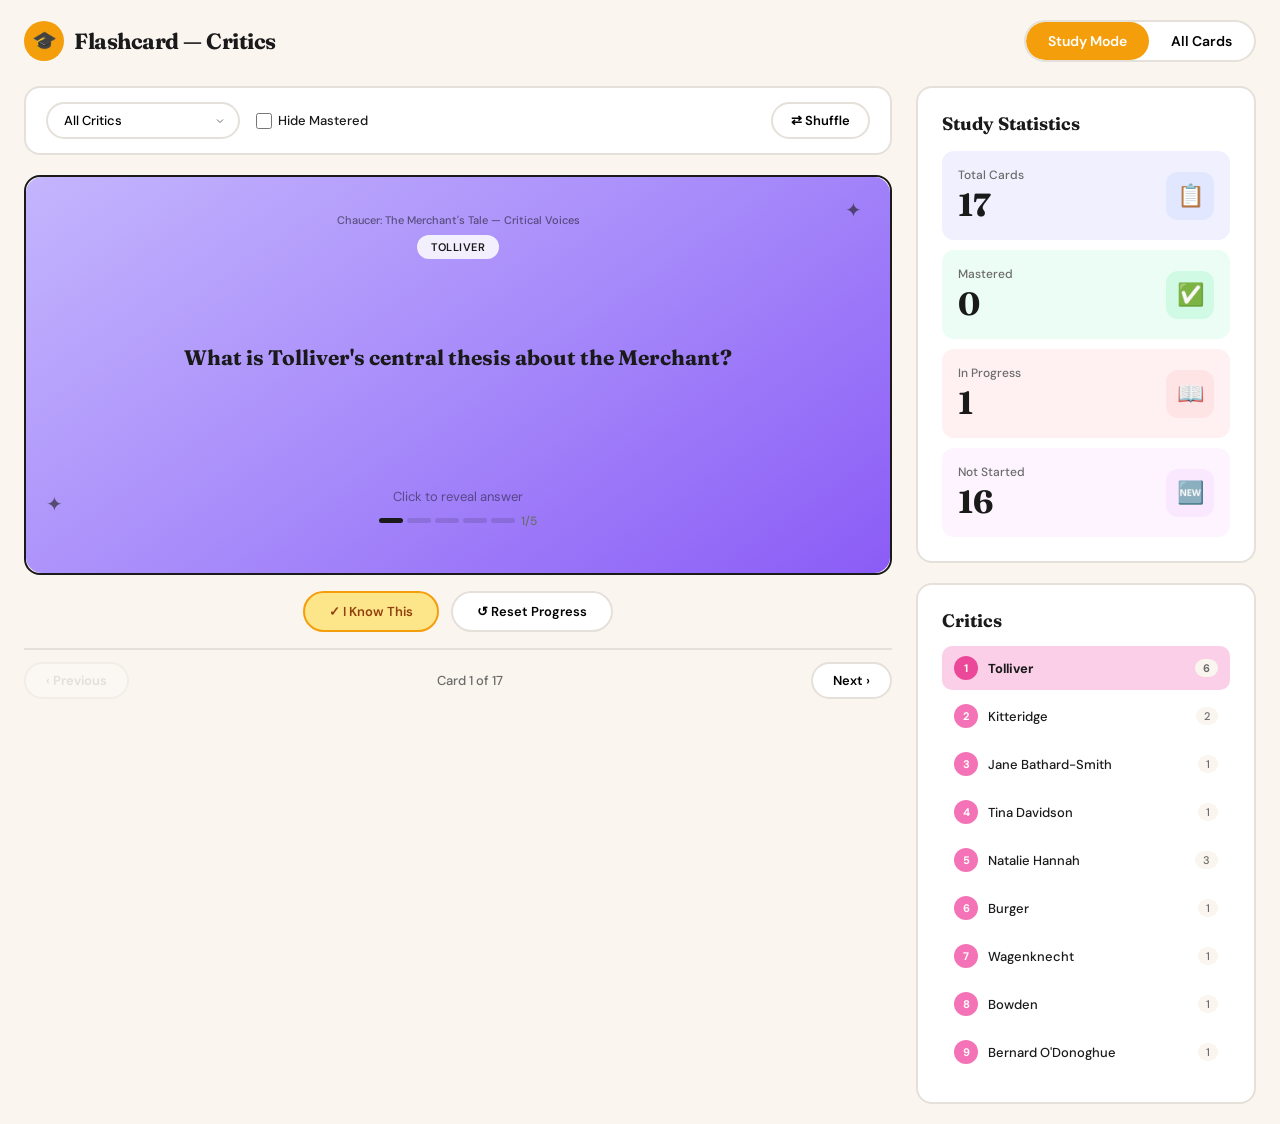
==== flashcards_chaucer_critics (1).html @ 647a9990 "chaucer" ====
<!DOCTYPE html>
<html lang="en">
<head>
<meta charset="UTF-8">
<meta name="viewport" content="width=device-width, initial-scale=1.0">
<title>Flashcard — Chaucer: The Merchant's Tale — Critical Voices</title>
<link href="https://fonts.googleapis.com/css2?family=DM+Sans:ital,opsz,wght@0,9..40,300;0,9..40,400;0,9..40,500;0,9..40,600;0,9..40,700;1,9..40,400&family=Fraunces:opsz,wght@9..144,400;9..144,600;9..144,700;9..144,800&display=swap" rel="stylesheet">
<style>
*{margin:0;padding:0;box-sizing:border-box}
:root{--bg:#faf5ef;--card-bg:#fff;--text:#1a1a1a;--text-muted:#6b6b6b;--pink:#f472b6;--pink-light:#fbcfe8;--pink-hot:#ec4899;--gold:#f59e0b;--gold-light:#fde68a;--green:#34d399;--green-bg:#d1fae5;--blue:#818cf8;--blue-bg:#e0e7ff;--red:#fb7185;--red-bg:#ffe4e6;--magenta:#f0abfc;--magenta-bg:#fae8ff;--border:#e5e0da;--radius:16px}
body{font-family:'DM Sans',sans-serif;background:var(--bg);color:var(--text);min-height:100vh}
h1,h2,h3{font-family:'Fraunces',serif}
.app{max-width:1320px;margin:0 auto;padding:20px 24px}
.header{display:flex;justify-content:space-between;align-items:center;margin-bottom:24px}
.logo{display:flex;align-items:center;gap:10px}
.logo-icon{width:40px;height:40px;background:var(--gold);border-radius:50%;display:flex;align-items:center;justify-content:center;font-size:20px}
.logo h1{font-size:22px;font-weight:700;letter-spacing:-0.5px}
.mode-toggle{display:flex;background:var(--card-bg);border:2px solid var(--border);border-radius:40px;overflow:hidden}
.mode-btn{padding:10px 22px;border:none;background:transparent;font-family:'DM Sans',sans-serif;font-size:14px;font-weight:600;cursor:pointer;transition:all .2s}
.mode-btn.active{background:var(--gold);color:#fff;border-radius:40px}
.main{display:grid;grid-template-columns:1fr 340px;gap:24px}
@media(max-width:900px){.main{grid-template-columns:1fr}.sidebar{order:-1}}
.toolbar{display:flex;align-items:center;gap:16px;padding:14px 20px;background:var(--card-bg);border:2px solid var(--border);border-radius:var(--radius);margin-bottom:20px;flex-wrap:wrap}
.cat-select{padding:8px 16px;border:2px solid var(--border);border-radius:30px;font-family:'DM Sans',sans-serif;font-size:13px;font-weight:500;background:var(--card-bg);cursor:pointer;appearance:none;background-image:url("data:image/svg+xml,%3Csvg xmlns='http://www.w3.org/2000/svg' width='12' height='12' viewBox='0 0 24 24' fill='none' stroke='%236b6b6b' stroke-width='2'%3E%3Cpath d='M6 9l6 6 6-6'/%3E%3C/svg%3E");background-repeat:no-repeat;background-position:right 12px center;padding-right:32px}
.hide-mastered{display:flex;align-items:center;gap:6px;font-size:13px;font-weight:500;cursor:pointer;user-select:none}
.hide-mastered input{width:16px;height:16px;accent-color:var(--pink-hot)}
.shuffle-btn{margin-left:auto;padding:8px 18px;border:2px solid var(--border);border-radius:30px;background:var(--card-bg);font-family:'DM Sans',sans-serif;font-size:13px;font-weight:600;cursor:pointer;display:flex;align-items:center;gap:6px;transition:all .15s}
.shuffle-btn:hover{background:var(--gold-light);border-color:var(--gold)}
.card-container{perspective:1200px;margin-bottom:16px}
.flashcard{position:relative;min-height:400px;border-radius:var(--radius);border:2.5px solid var(--text);cursor:pointer;transform-style:preserve-3d;transition:transform .5s cubic-bezier(.4,.2,.2,1);user-select:none}
.flashcard.flipped{transform:rotateY(180deg)}
.card-face{position:absolute;inset:0;border-radius:var(--radius);backface-visibility:hidden;padding:36px 32px;display:flex;flex-direction:column;overflow-y:auto}
.card-front{background:linear-gradient(145deg,#c4b5fd,#a78bfa,#8b5cf6);color:var(--text)}
.card-back{background:linear-gradient(145deg,#fde68a,#fbbf24,#f59e0b);transform:rotateY(180deg);color:var(--text)}
.card-category{display:inline-block;padding:5px 14px;background:rgba(255,255,255,.85);border-radius:20px;font-size:11px;font-weight:600;text-transform:uppercase;letter-spacing:.5px;align-self:center;margin-bottom:20px}
.card-section{font-size:11px;font-weight:500;color:rgba(0,0,0,.5);text-align:center;margin-bottom:8px}
.card-question{font-family:'Fraunces',serif;font-size:21px;font-weight:700;line-height:1.35;text-align:center;margin:auto 0;padding:10px 0}
.card-hint{text-align:center;font-size:13px;color:rgba(0,0,0,.45);margin-top:auto}
.card-back .card-category{background:rgba(255,255,255,.7)}
.card-answer{font-size:14.5px;line-height:1.7;margin:8px 0;flex:1}
.card-answer strong{font-weight:700}
.card-answer ul{padding-left:18px;margin:6px 0}
.card-answer li{margin:5px 0}
.card-answer .quote{font-style:italic;background:rgba(255,255,255,.35);padding:6px 12px;border-radius:8px;border-left:3px solid rgba(0,0,0,.2);margin:8px 0;display:block;line-height:1.6}
.card-answer .link-quote{font-size:12px;background:rgba(0,0,0,.06);padding:8px 12px;border-radius:8px;border-left:3px solid var(--blue);margin:10px 0;display:block;line-height:1.5}
.card-answer .link-quote strong{color:#4338ca}
.sparkle{position:absolute;font-size:20px;opacity:.6}
.sparkle-1{top:20px;right:28px}
.sparkle-2{bottom:56px;left:20px}
.progress-bar{display:flex;align-items:center;justify-content:center;gap:6px;padding:8px 0}
.progress-bar span{font-size:12px;color:var(--text-muted);font-weight:500}
.progress-dots{display:flex;gap:4px}
.progress-dot{width:24px;height:5px;border-radius:3px;background:rgba(0,0,0,.12);transition:background .2s}
.progress-dot.filled{background:var(--text)}
.actions{display:flex;justify-content:center;gap:12px;margin:12px 0 16px}
.action-btn{padding:10px 24px;border-radius:30px;border:2px solid var(--border);background:var(--card-bg);font-family:'DM Sans',sans-serif;font-size:13px;font-weight:600;cursor:pointer;display:flex;align-items:center;gap:6px;transition:all .15s}
.action-btn:hover{transform:translateY(-1px);box-shadow:0 2px 8px rgba(0,0,0,.08)}
.action-btn.know{background:var(--gold-light);border-color:var(--gold);color:#92400e}
.action-btn.know:hover{background:var(--gold)}
.action-btn.reset:hover{background:#fee2e2;border-color:var(--red)}
.nav{display:flex;justify-content:space-between;align-items:center;padding:12px 0;border-top:2px solid var(--border)}
.nav-btn{padding:8px 20px;border:2px solid var(--border);border-radius:30px;background:var(--card-bg);font-family:'DM Sans',sans-serif;font-size:13px;font-weight:600;cursor:pointer;display:flex;align-items:center;gap:4px;transition:all .15s}
.nav-btn:hover:not(:disabled){background:var(--gold-light);border-color:var(--gold)}
.nav-btn:disabled{opacity:.35;cursor:not-allowed}
.nav-count{font-size:13px;color:var(--text-muted);font-weight:500}
.sidebar{display:flex;flex-direction:column;gap:20px}
.stats-box{background:var(--card-bg);border:2px solid var(--border);border-radius:var(--radius);padding:24px}
.stats-box h2{font-size:18px;font-weight:700;margin-bottom:16px}
.stat-card{display:flex;align-items:center;justify-content:space-between;padding:16px;border-radius:12px;margin-bottom:10px}
.stat-card:last-child{margin-bottom:0}
.stat-label{font-size:12px;font-weight:500;color:var(--text-muted)}
.stat-value{font-size:32px;font-weight:700;font-family:'Fraunces',serif;margin-top:2px}
.stat-icon{width:48px;height:48px;border-radius:12px;display:flex;align-items:center;justify-content:center;font-size:22px}
.stat-total .stat-icon{background:var(--blue-bg);color:var(--blue)}
.stat-total{background:#f0f0ff}
.stat-mastered .stat-icon{background:var(--green-bg);color:var(--green)}
.stat-mastered{background:#ecfdf5}
.stat-progress .stat-icon{background:var(--red-bg);color:var(--red)}
.stat-progress{background:#fff1f2}
.stat-new .stat-icon{background:var(--magenta-bg);color:var(--magenta)}
.stat-new{background:#fdf4ff}
.sections-box{background:var(--card-bg);border:2px solid var(--border);border-radius:var(--radius);padding:24px}
.sections-box h2{font-size:18px;font-weight:700;margin-bottom:14px}
.section-item{display:flex;align-items:center;gap:10px;padding:10px 12px;border-radius:10px;cursor:pointer;transition:all .15s;font-size:13px;font-weight:500;margin-bottom:4px}
.section-item:hover{background:var(--pink-light)}
.section-item.active{background:var(--pink-light);font-weight:700}
.section-num{width:24px;height:24px;border-radius:50%;background:var(--pink);color:#fff;display:flex;align-items:center;justify-content:center;font-size:11px;font-weight:700;flex-shrink:0}
.section-item.active .section-num{background:var(--pink-hot)}
.section-count{margin-left:auto;font-size:11px;color:var(--text-muted);background:var(--bg);padding:2px 8px;border-radius:10px}
.all-cards-grid{display:grid;grid-template-columns:repeat(auto-fill,minmax(300px,1fr));gap:16px;margin-top:20px}
.mini-card{background:var(--card-bg);border:2px solid var(--border);border-radius:var(--radius);padding:20px;cursor:pointer;transition:all .2s}
.mini-card:hover{transform:translateY(-2px);box-shadow:0 4px 16px rgba(0,0,0,.08);border-color:var(--pink)}
.mini-card .mc-cat{font-size:10px;font-weight:600;text-transform:uppercase;letter-spacing:.5px;color:var(--pink-hot);margin-bottom:6px}
.mini-card .mc-q{font-family:'Fraunces',serif;font-size:15px;font-weight:600;margin-bottom:8px;line-height:1.4}
.mini-card .mc-status{font-size:11px;padding:3px 10px;border-radius:20px;display:inline-block;font-weight:600}
.mc-status.mastered{background:var(--green-bg);color:#065f46}
.mc-status.in-progress{background:var(--gold-light);color:#92400e}
.mc-status.not-started{background:#f3f4f6;color:#6b7280}
.all-cards-header{display:flex;justify-content:space-between;align-items:center;flex-wrap:wrap;gap:12px}
.all-cards-header h2{font-family:'Fraunces',serif;font-size:24px}
.search-box{padding:10px 18px;border:2px solid var(--border);border-radius:30px;font-family:'DM Sans',sans-serif;font-size:13px;width:260px;background:var(--card-bg)}
.search-box:focus{outline:none;border-color:var(--pink)}
.hidden{display:none!important}
.card-face::-webkit-scrollbar{width:6px}
.card-face::-webkit-scrollbar-thumb{background:rgba(0,0,0,.15);border-radius:3px}
</style>
</head>
<body>
<div class="app">
  <div class="header">
    <div class="logo"><div class="logo-icon">🎓</div><h1>Flashcard — Critics</h1></div>
    <div class="mode-toggle">
      <button class="mode-btn active" onclick="setMode('study')">Study Mode</button>
      <button class="mode-btn" onclick="setMode('all')">All Cards</button>
    </div>
  </div>
  <div id="studyMode">
    <div class="main">
      <div class="study-area">
        <div class="toolbar">
          <select class="cat-select" id="catSelect" onchange="filterCards()"></select>
          <label class="hide-mastered"><input type="checkbox" id="hideMastered" onchange="filterCards()"> Hide Mastered</label>
          <button class="shuffle-btn" onclick="shuffleCards()">⇄ Shuffle</button>
        </div>
        <div class="card-container">
          <div class="flashcard" id="flashcard" onclick="flipCard()">
            <div class="card-face card-front">
              <div class="card-section" id="cardSection"></div>
              <div class="card-category" id="cardCategory"></div>
              <div class="card-question" id="cardQuestion"></div>
              <div class="card-hint">Click to reveal answer</div>
              <div class="sparkle sparkle-1">✦</div>
              <div class="sparkle sparkle-2">✦</div>
              <div class="progress-bar"><div class="progress-dots" id="progressDots"></div><span id="progressText">0/5</span></div>
            </div>
            <div class="card-face card-back">
              <div class="card-category" id="cardCategoryBack">Answer</div>
              <div class="card-answer" id="cardAnswer"></div>
              <div class="card-hint">Click to flip back</div>
            </div>
          </div>
        </div>
        <div class="actions">
          <button class="action-btn know" onclick="markKnown()">✓ I Know This</button>
          <button class="action-btn reset" onclick="resetCard()">↺ Reset Progress</button>
        </div>
        <div class="nav">
          <button class="nav-btn" id="prevBtn" onclick="prevCard()">‹ Previous</button>
          <span class="nav-count" id="navCount">Card 1 of 20</span>
          <button class="nav-btn" id="nextBtn" onclick="nextCard()">Next ›</button>
        </div>
      </div>
      <div class="sidebar">
        <div class="stats-box">
          <h2>Study Statistics</h2>
          <div class="stat-card stat-total"><div><div class="stat-label">Total Cards</div><div class="stat-value" id="statTotal">0</div></div><div class="stat-icon">📋</div></div>
          <div class="stat-card stat-mastered"><div><div class="stat-label">Mastered</div><div class="stat-value" id="statMastered">0</div></div><div class="stat-icon">✅</div></div>
          <div class="stat-card stat-progress"><div><div class="stat-label">In Progress</div><div class="stat-value" id="statProgress">0</div></div><div class="stat-icon">📖</div></div>
          <div class="stat-card stat-new"><div><div class="stat-label">Not Started</div><div class="stat-value" id="statNew">0</div></div><div class="stat-icon">🆕</div></div>
        </div>
        <div class="sections-box"><h2>Critics</h2><div id="sectionList"></div></div>
      </div>
    </div>
  </div>
  <div id="allCardsMode" class="hidden">
    <div class="all-cards-header">
      <h2>All Flashcards</h2>
      <input type="text" class="search-box" placeholder="Search cards..." oninput="searchCards(this.value)">
    </div>
    <div class="all-cards-grid" id="allCardsGrid"></div>
  </div>
</div>

<script>
const TOPIC = "Chaucer: The Merchant's Tale — Critical Voices";

const sections = [
  { id: 1, title: "Tolliver" },
  { id: 2, title: "Kitteridge" },
  { id: 3, title: "Jane Bathard-Smith" },
  { id: 4, title: "Tina Davidson" },
  { id: 5, title: "Natalie Hannah" },
  { id: 6, title: "Burger" },
  { id: 7, title: "Wagenknecht" },
  { id: 8, title: "Bowden" },
  { id: 9, title: "Bernard O'Donoghue" },
];

const cards = [

  // ===== 1. TOLLIVER =====
  {
    section: 1,
    question: "What is Tolliver's central thesis about the Merchant?",
    answer: `<span class="quote">Tolliver's central thesis: the Merchant is a <strong>misogynist</strong> whose bitterness toward women and marriage stems from his own emotional and perceptual <strong>"blindness"</strong>, and he <strong>projects this blindness onto January</strong>, the protagonist of his tale.</span>
<strong>Key Argument:</strong><ul>
<li>The Merchant's hatred of women is not objective truth — it is a <strong>product of his own marital disillusionment</strong>.</li>
<li>He <strong>creates January in his own image</strong>: both are blind to reality, both cling to illusions, and both refuse correction.</li>
<li>The tale is not just about January's foolishness — it is the Merchant <strong>unconsciously revealing his own flaws</strong> through his fiction.</li></ul>
<span class="link-quote"><strong>Link to text:</strong> The Merchant is himself in "dette" and hides behind a façade of prosperity — just as January hides behind fantasies of marital bliss. Both men depend on others not seeing the truth.</span>
<strong>Exam Use:</strong> Tolliver's thesis reframes the entire tale: it's not just a story about a foolish old man — it's a psychological self-portrait of the narrator. The Merchant "participates in the blindness of his creature January."`
  },
  {
    section: 1,
    question: "How does Tolliver use the theme of 'sight' and 'blindness' across the tale?",
    answer: `<span class="quote">"Through January's physical sight...the Merchant's dependence on others' blindness allows him to maintain his secrecy."</span>
<strong>Three Layers of Blindness:</strong><ul>
<li><strong>January's mental blindness</strong> — he cannot see the reality of his marriage, his age, or May's true nature. This <strong>parallels his later physical blinding</strong> by Fortune.</li>
<li><strong>The Merchant's emotional blindness</strong> — he cannot see that his bitter narration reveals more about <strong>himself</strong> than about women. He depends on others' blindness to maintain his "façade."</li>
<li><strong>May's blindness</strong> — in Tolliver's reading, May is also "blind" in that she is reduced to a commodity with no inner life the narrator cares to explore.</li></ul>
<span class="quote">"The Merchant is blind, January is blind, and in some ways, May is blind; however, <strong>the audience is not</strong>."</span>
<span class="link-quote"><strong>Link to text:</strong> When January is struck blind, the narrator calls it "sweet venom!" — an oxymoron. And May on her wedding night is "stille as stoon," only for January later to become "as blynd as is a stoon" — the stone motif tracks the inversion of who is truly blind.</span>
<strong>Exam Use:</strong> Tolliver argues the audience occupies a privileged position — we see what all the characters (and the narrator) cannot. This is Chaucer's dramatic irony at its deepest level.`
  },
  {
    section: 1,
    question: "What does Tolliver mean by calling May 'currency' and 'property'?",
    answer: `<span class="quote">"May is his <strong>property</strong>" / May is "<strong>currency</strong>"</span>
<strong>Analysis:</strong><ul>
<li>January has a strictly <strong>mercantile interest</strong> in May — he <strong>"buys her only to spend her for Heaven on earth."</strong></li>
<li>January <strong>"shops" for his bride</strong> by scouring the marketplace, "much like a merchant would comparison-shop to evaluate his options before purchasing a specific item."</li>
<li>The <strong>Chaucerian irony</strong> is devastating: the Merchant, of all people, <strong>should know the difference between an object's appearance and its actual worth</strong> — yet he (through January) is fooled by surfaces.</li>
<li>May is not a person in this economy — she is a <strong>commodity to be purchased, spent, and consumed</strong>.</li></ul>
<span class="link-quote"><strong>Link to text:</strong> January revolves women before him like goods in a "mirour" in the marketplace. He wants "many a fair shap and many a fair visage" — rhetorical balance that treats women as interchangeable merchandise. The "old boef / tendre veel" metaphor reduces May to meat for consumption.</span>
<strong>Exam Use:</strong> Tolliver connects the Merchant's profession to the tale's deepest critique — marriage as commercial transaction. The irony that a merchant cannot appraise true value is the tale's central joke.`
  },
  {
    section: 1,
    question: "How does Tolliver read the wax key episode as the tale's symbolic climax?",
    answer: `<span class="quote">"The wax impression of a key May gives her lover, Damyan, allows him into her garden unbeknownst to January. He is physically blind to Damyan's entrance and mentally blind to her adultery."</span>
<span class="quote">"When January <strong>treats [May] like wax</strong>, he is, in effect, trying also to <strong>convert her into coin, so as to spend her</strong>."</span>
<strong>Analysis:</strong><ul>
<li>Tolliver connects <strong>two wax images</strong>: January wants to mould May like "wex" (passive material) — but May uses actual wax to <strong>copy the key and betray him</strong>.</li>
<li>The wax that represents January's <strong>desire to control</strong> becomes the instrument of his <strong>loss of control</strong>.</li>
<li>January is <strong>physically blind</strong> to Damyan's entrance through the copied key, and <strong>mentally blind</strong> to what May is doing — double blindness.</li>
<li>May <strong>controls who sees her and when</strong> — the gaze is inverted. She is no longer the passive object in the "mirour."</li></ul>
<span class="link-quote"><strong>Link to text:</strong> "In warm wex hath emprented the clyket" — the "clicket" / "wicket" rhyme tracks the transfer of sexual power. The phallic key changes hands from January to Damyan via May's agency.</span>
<strong>Exam Use:</strong> Tolliver's wax reading is the most elegant critical link in the tale: commodity → control → rebellion, all expressed through a single material (wax).`
  },
  {
    section: 1,
    question: "What does Tolliver mean by 'the Merchant participates in the blindness of his creature January'?",
    answer: `<span class="quote">"The Merchant <strong>participates in the blindness of his creature January</strong> in not realizing the extent to which he is talking of his own sore in the tale."</span>
<span class="quote">"January serves as a <strong>vehicle for the Merchant</strong>, whose attitudes, opinions, and perceptions of women classify him undoubtedly as a motley-clad misogynist."</span>
<strong>Analysis:</strong><ul>
<li>The Merchant thinks he is telling a story about <strong>someone else's</strong> foolishness — but he is <strong>unconsciously confessing his own</strong>.</li>
<li>Both men are offered <strong>opportunities to adjust their visions</strong> — January by Justinus, the Merchant by the tale's own ironies — but <strong>both refuse correction</strong>. "The Merchant refuses correction for them both because it is he who fashions January's perceptions."</li>
<li>Each man is <strong>"convinced himself his disillusionment is the truth"</strong> — they mistake bitterness for wisdom.</li>
<li>The Merchant <strong>"becomes a misogynist because of his own emotional blindness, and eventually translates his hatred of women into a self-hatred."</strong></li></ul>
<span class="link-quote"><strong>Link to text:</strong> Justinus warns "ye shal nat plesen hire" — good advice actively rejected in favour of Placebo's flattery ("I consente and conferme everydeel"). The Merchant, narrating, cannot see that he too rejects the truth.</span>
<strong>Exam Use:</strong> This is Tolliver's most quotable insight. The Merchant is Chaucer's greatest unreliable narrator — a man who tells a story to condemn women but ends up condemning himself.`
  },

  // ===== 2. KITTERIDGE =====
  {
    section: 2,
    question: "What does Kitteridge mean by calling the tale 'a warning about recklessly undertaking the commitment of marriage'?",
    answer: `<span class="quote">"<strong>Fabliau is a warning about recklessly undertaking the commitment of marriage.</strong>"</span>
<strong>Analysis:</strong><ul>
<li>Kitteridge reads the tale primarily as a <strong>fabliau</strong> — a bawdy comic genre that teaches through humiliation and laughter.</li>
<li>The "warning" has <strong>two targets</strong>:<br>
— <strong>Januarie:</strong> humorously unrealistic expectations of marriage and inability to satisfy his wife.<br>
— <strong>The Merchant:</strong> his obsession with deceitful women, echoed by the Host in the epilogue ("sleightes and subtilitees").</li>
<li>The warning is not just "don't marry badly" — it's <strong>"don't marry recklessly,"</strong> i.e. without self-knowledge, without "avisement" (Justinus' advice).</li></ul>
<span class="link-quote"><strong>Link to text:</strong> Justinus explicitly warns "Don't take a wyf withouten avisement" — the tale dramatises what happens when this advice is ignored. The crude climax ("pullen up the smok, and in he throng") is pure fabliau punishment for January's delusions.</span>
<strong>Exam Use:</strong> Kitteridge grounds the tale in genre. Calling it a "fabliau warning" helps frame exam arguments about purpose — Chaucer uses comedy as moral instruction.`
  },
  {
    section: 2,
    question: "What does Kitteridge mean by 'a kind of human comedy' and the Canterbury context?",
    answer: `<span class="quote">"The tale is <strong>a kind of human comedy</strong>."</span>
<span class="quote">"We ought not merely to consider the general appropriateness of each tale to the character of the teller: we should also inquire whether the tale is not determined, to some extent, by the <strong>circumstances — by the situation at the moment</strong>, by something that another Pilgrim has said or done, by the turn of a discussion already under way."</span>
<strong>Analysis:</strong><ul>
<li><strong>"Human comedy"</strong> — the tale is comic not because it is trivial, but because it captures <strong>universal human folly</strong>: self-deception, lust, vanity, and the gap between what we want to believe and what is true.</li>
<li>Kitteridge insists we must read the tale <strong>within the Canterbury framework</strong> — it is a <strong>dramatic response</strong> to other pilgrims, not a standalone story.</li>
<li>The Merchant tells this tale because of <strong>his own situation</strong> (two months married, bitter, disillusioned) — the tale is shaped by the teller's emotional state.</li>
<li>This is the foundation of the <strong>"dramatic principle"</strong> in Chaucer criticism: tales are not just stories but <strong>performances</strong> by specific characters in specific moments.</li></ul>
<span class="link-quote"><strong>Link to text:</strong> The Host's epilogue proves Kitteridge's point — Harry Bailey responds to the tale by complaining about his own wife ("labbing shrewe"), showing the tale provokes personal reactions from its audience. The "discussion already under way" continues.</span>
<strong>Exam Use:</strong> Kitteridge's dramatic principle is foundational. Use it to argue that the Merchant's bitterness, not Chaucer's views, shapes the tale — the narrator matters as much as the narrative.`
  },

  // ===== 3. JANE BATHARD-SMITH =====
  {
    section: 3,
    question: "What does Bathard-Smith mean by 'utterly disillusioned by marriage'?",
    answer: `<span class="quote">"The Merchant is <strong>utterly disillusioned by marriage</strong>," having been married only "<strong>thise monthes two</strong>."</span>
<strong>Analysis:</strong><ul>
<li><strong>"Utterly disillusioned"</strong> — total, complete loss of faith in the institution. Not a mild complaint but an <strong>absolute rejection</strong> of marriage as a source of happiness.</li>
<li>The qualifier <strong>"thise monthes two"</strong> is crucial: Bathard-Smith draws attention to the <strong>comic absurdity</strong> — only two months in, and already "utterly" disillusioned. The speed of his disillusionment undermines his authority.</li>
<li>This connects to Kitteridge's "reckless" reading — the Merchant rushed in without self-knowledge and now projects his personal failure onto all women and all marriages.</li></ul>
<span class="link-quote"><strong>Link to text:</strong> The Merchant calls his wife a "shrewe" and claims "we wedded men live in sorwe and care" — the plural "we" universalises what is actually a very brief, very personal experience. His "utter disillusionment" is disproportionate to his evidence.</span>
<strong>Exam Use:</strong> Bathard-Smith's phrase is quotable and concise — perfect for an intro or conclusion. It captures the Merchant's defining characteristic in five words: total bitterness from minimal experience.`
  },

  // ===== 4. TINA DAVIDSON =====
  {
    section: 4,
    question: "What does Davidson mean by May's 'triumph mocks the inappropriateness of aged posturing'?",
    answer: `<span class="quote">May's "<strong>triumph mocks the inappropriateness of aged posturing</strong>."</span>
<strong>Analysis:</strong><ul>
<li><strong>"Triumph"</strong> — Davidson reads the ending as May's <strong>victory</strong>, not just her escape. She wins the contest of wits, controls the narrative, and walks away with everything.</li>
<li><strong>"Aged posturing"</strong> — January's attempts to play the young lover, the virile husband, the romantic gardener are all <strong>postures</strong> — performances of youth and vitality that his body and mind cannot sustain.</li>
<li><strong>"Inappropriateness"</strong> — the mismatch between January's age and his desires is not just foolish but <strong>socially and sexually inappropriate</strong>. Davidson implies the tale punishes him for this transgression.</li>
<li><strong>"Mocks"</strong> — May's success is not just practical but <strong>satirical</strong>. The pear-tree episode is a public humiliation that exposes January's pretensions.</li></ul>
<span class="link-quote"><strong>Link to text:</strong> January is "old and hoor" with skin "lyk to the skin of a houndfish" — yet he dreams of a "lusty lyf" with "tendre veel." The physical grotesqueness (houndfish) versus the romantic fantasy (lusty lyf) is exactly the "aged posturing" Davidson identifies. May climbing on his back to reach Damyan is the ultimate mock — he literally supports the act that humiliates him.</span>
<strong>Exam Use:</strong> Davidson gives you a feminist reading of the ending. May's triumph is the tale's comic justice — aged posturing is mocked, not mourned.`
  },

  // ===== 5. NATALIE HANNAH =====
  {
    section: 5,
    question: "What does Hannah reveal through the word-count analysis — 'wyf' 61 times vs 'sire' 4 times?",
    answer: `<span class="quote"><strong>"Wyf"</strong> appears <strong>61 times</strong> in the tale. <strong>"Sire"</strong> (husband) appears only <strong>4 times</strong>.</span>
<strong>Analysis:</strong><ul>
<li>The <strong>overwhelming dominance of "wyf"</strong> reveals the tale's obsessive focus on <strong>women and wifehood</strong> — everything is filtered through the lens of what a wife is, does, and represents.</li>
<li>The near-absence of <strong>"sire"</strong> (husband) shows that the <strong>husband's role is barely examined</strong>. January is not interrogated as a husband — only May is interrogated as a wife.</li>
<li>This asymmetry is the <strong>Merchant's bias made visible through data</strong>: he scrutinises women relentlessly while leaving male behaviour unexamined.</li>
<li>Hannah also notes <strong>"wedded man" is found in place of "husband"</strong> — the Merchant avoids the word "husband" and replaces it with "wedded man," which frames marriage as something <strong>done to men</strong>, not a role men actively occupy.</li></ul>
<span class="link-quote"><strong>Link to text:</strong> "We wedded men live in sorwe and care" — the Merchant's preferred term is always "wedded men" (passive victims of marriage), never "husbands" (active participants in a relationship). The language itself encodes his victim mentality.</span>
<strong>Exam Use:</strong> Hannah's word count is a powerful piece of evidence for linguistic analysis essays. It makes the Merchant's misogynistic bias empirically visible — not just interpretive but measurable.`
  },
  {
    section: 5,
    question: "What does Hannah mean by 'marital debt' and 'cannot satisfy his wife'?",
    answer: `<span class="quote">"<strong>Marital debt</strong>" / January "<strong>cannot satisfy his wife</strong>."</span>
<strong>Analysis:</strong><ul>
<li>The <strong>"marital debt"</strong> (<em>debitum conjugale</em>) was a medieval theological concept: both spouses owed each other <strong>sexual availability</strong>. It was a mutual obligation, not one-sided.</li>
<li>Hannah argues January <strong>cannot pay his side of the debt</strong> — he is physically incapable of satisfying May sexually. His age and decrepitude make him a <strong>debtor in his own marriage</strong>.</li>
<li>This is deeply ironic given the Merchant's own secret <strong>"dette"</strong> — the narrator is financially bankrupt; his creation is sexually bankrupt. Both are men who <strong>cannot pay what they owe</strong>.</li>
<li>May's adultery can be read not just as betrayal but as <strong>seeking payment elsewhere</strong> when the husband defaults on the marital debt.</li></ul>
<span class="link-quote"><strong>Link to text:</strong> Justinus warns "ye shal nat plesen hire" — a direct prediction of January's sexual failure. The "clicket" / "wicket" rhyme's irony is that the "perfect rhyme" masks an imperfect sex life — January holds the key but cannot perform.</span>
<strong>Exam Use:</strong> Hannah's "marital debt" argument reframes May's adultery theologically — it's not just sin but a response to January's failure to fulfil his own obligations. This complicates simple misogynistic readings.`
  },

  // ===== 6. BURGER =====
  {
    section: 6,
    question: "What does Burger mean by calling the tale an 'original aesthetic vehicle' for the Merchant's cynicism?",
    answer: `<span class="quote">"Chaucer creates an <strong>original aesthetic vehicle</strong>...to express the <strong>cynicism of the Merchant-narrator</strong>, whose consciousness of the difference between <strong>words and reality</strong> would perhaps be all the keener for a man who, while in debt, was <strong>sownynge alwey th'encrees of his wynnyng</strong>."</span>
<strong>Analysis:</strong><ul>
<li><strong>"Original aesthetic vehicle"</strong> — Burger argues Chaucer invented a <strong>new kind of story</strong> for the Merchant — not a standard fabliau or romance but something uniquely shaped by the narrator's bitterness.</li>
<li><strong>"Words and reality"</strong> — the Merchant is acutely aware that <strong>language can deceive</strong>. He talks up his profits ("sownynge alwey th'encrees of his wynnyng") while secretly bankrupt. He knows the gap between what is said and what is true.</li>
<li><strong>The irony:</strong> a man who professionally manipulates the gap between appearance and reality <strong>should</strong> see through January's illusions — but he cannot see through his own. His cynicism about words does not protect him from self-deception.</li>
<li>The tale becomes an <strong>"aesthetic vehicle"</strong> for this contradiction — a bitter narrator who sees deception everywhere except in the mirror.</li></ul>
<span class="link-quote"><strong>Link to text:</strong> The Merchant is "so witty no one knew he was in dette" — Burger's point exactly. A man skilled at concealing financial truth cannot recognise when he is concealing emotional truth. The "Flaundryssh bever hat" is the outward show; the "dette" is the hidden reality.</span>
<strong>Exam Use:</strong> Burger gives you sophisticated critical vocabulary. "Aesthetic vehicle" elevates your analysis from plot summary to literary criticism — the tale's form is shaped by the narrator's psychology.`
  },

  // ===== 7. WAGENKNECHT =====
  {
    section: 7,
    question: "What does Wagenknecht mean by 'trust the tale, not the teller'?",
    answer: `<span class="quote">"The reader is asked to <strong>trust the tale, not the teller</strong>."</span>
<strong>Analysis:</strong><ul>
<li>This echoes D.H. Lawrence's famous dictum and applies it directly to the Merchant's Tale: the <strong>Merchant's interpretation of his own story is not reliable</strong>.</li>
<li>The Merchant <strong>thinks</strong> he is telling a story about women's deceit — but the tale <strong>actually reveals</strong> male self-deception, patriarchal entitlement, and the commodification of women.</li>
<li><strong>"Trust the tale"</strong> = look at what the narrative <em>shows</em> (January's foolishness, May's resourcefulness, the ironic Edenic parallels), not what the narrator <em>claims</em> (that women are evil).</li>
<li>This is a foundational principle for reading <strong>any unreliable narrator</strong> — the story always contains more truth than the storyteller intends.</li></ul>
<span class="link-quote"><strong>Link to text:</strong> The Merchant describes Damyan as "lyk to the naddre in bosom sly untrewe" — he thinks he's condemning Damyan, but the serpent imagery actually ties into a larger Edenic framework that condemns January's hubris. The tale says more than the teller knows.</span>
<strong>Exam Use:</strong> Wagenknecht gives you a one-line critical thesis you can deploy across any essay: the Merchant is an unreliable narrator, so we must read against his intentions. Short, memorable, universally applicable.`
  },

  // ===== 8. BOWDEN =====
  {
    section: 8,
    question: "How does Bowden's description of medieval merchants illuminate the Merchant's character?",
    answer: `<span class="quote">"The typical medieval merchants, who were engaged in the wholesale traffic of wool, hides, cloth, iron and tin were also <strong>bankers and money-lenders of the nation</strong>."</span>
<strong>Analysis:</strong><ul>
<li>Bowden provides <strong>historical context</strong>: medieval merchants were not just traders — they were the <strong>financial infrastructure</strong> of England. They dealt in credit, debt, and risk.</li>
<li>This makes the Merchant's secret <strong>"dette"</strong> even more damning: a man whose profession is <strong>managing money</strong> cannot manage his own finances. Professional failure mirrors personal failure.</li>
<li>The merchant class was associated with <strong>calculation, appraisal, and valuation</strong> — skills that should protect against being deceived by appearances. Yet January (the Merchant's creation) is fooled by the most basic surface illusion: a pretty face.</li>
<li>Bowden's context also illuminates the <strong>commodification of May</strong>: in a world where merchants trade in "wool, hides, cloth," treating a wife as another commodity is not metaphorical — it reflects a real economic mentality.</li></ul>
<span class="link-quote"><strong>Link to text:</strong> January "shops" for May in the "mirour" of the marketplace — Tolliver's reading aligns with Bowden's context. The Merchant's professional world of trade and valuation seeps into his tale's marriage market.</span>
<strong>Exam Use:</strong> Bowden gives you historicist grounding. Use it to argue that the tale's commodification of women is not just a literary theme but reflects the material reality of medieval mercantile culture.`
  },

  // ===== 9. BERNARD O'DONOGHUE =====
  {
    section: 9,
    question: "What does O'Donoghue mean by calling the tale 'halfway to allegory'?",
    answer: `<span class="quote">"<strong>Halfway to allegory.</strong>"</span>
<strong>Analysis:</strong><ul>
<li>An <strong>allegory</strong> is a story where characters and events stand for abstract ideas (like <em>Everyman</em> or <em>The Pilgrim's Progress</em>).</li>
<li><strong>"Halfway"</strong> — O'Donoghue argues the tale <strong>hovers between realism and allegory</strong>. The characters are not quite real people and not quite abstract symbols — they are somewhere in between.</li>
<li><strong>Evidence for allegory:</strong> The names are symbolic — <strong>Januarie</strong> (winter/old age), <strong>May</strong> (spring/youth), <strong>Placebo</strong> ("I shall please"), <strong>Justinus</strong> ("the just one"). The garden is a clear <strong>Eden parallel</strong>. The structure follows the <strong>Fall narrative</strong>.</li>
<li><strong>Evidence against full allegory:</strong> The characters have <strong>individual psychology</strong> — January's specific delusions, May's resourcefulness, the Merchant's personal bitterness. They are too <strong>particular</strong> to be pure symbols.</li>
<li><strong>"Halfway"</strong> is the tale's distinctive quality: it operates on <strong>two levels simultaneously</strong> — as a realistic fabliau about specific people AND as a symbolic meditation on the Fall, blindness, and self-deception.</li></ul>
<span class="link-quote"><strong>Link to text:</strong> "Januarie" and "May" are allegorical names, but the "houndfish" simile and the "clicket"/"wicket" rhyme are grounded in physical, fabliau realism. The Merchant's forked beard is both a realistic detail and an Edenic serpent symbol. This duality is what O'Donoghue captures.</span>
<strong>Exam Use:</strong> O'Donoghue's phrase is brilliantly versatile — use it whenever you need to reconcile the tale's symbolic and realistic elements. It explains why the tale feels both like a dirty joke and a theological parable.`
  },

  // ===== CROSS-CRITIC SYNTHESIS CARDS =====
  {
    section: 1,
    question: "How do Tolliver, Burger, and Wagenknecht together build the case for the Merchant as unreliable narrator?",
    answer: `<strong>Three critics, one argument — the Merchant cannot be trusted:</strong><ul>
<li><strong>Tolliver:</strong> "The Merchant participates in the blindness of his creature January in not realizing the extent to which he is talking of his own sore." The Merchant <strong>unconsciously self-reveals</strong>.</li>
<li><strong>Burger:</strong> The tale is an "aesthetic vehicle" for the Merchant's cynicism — a man aware of the gap between "words and reality" yet unable to apply that awareness to himself.</li>
<li><strong>Wagenknecht:</strong> "Trust the tale, not the teller" — the narrative reveals truths the Merchant does not intend.</li></ul>
<strong>Synthesis:</strong><ul>
<li>Together these critics show that the Merchant is <strong>Chaucer's most sophisticated unreliable narrator</strong>.</li>
<li>He is not simply lying — he is <strong>blind to his own bias</strong> (Tolliver), <strong>trapped by his own profession's logic</strong> (Burger), and <strong>undermined by the story he tells</strong> (Wagenknecht).</li>
<li>The audience must read <strong>against the grain</strong> of the Merchant's narration to find Chaucer's meaning.</li></ul>
<strong>Exam Use:</strong> Combining all three critics in one paragraph creates a powerful, layered argument about unreliable narration — much stronger than citing just one.`
  },
  {
    section: 5,
    question: "How do Hannah, Davidson, and Tolliver collectively reframe May's role in the tale?",
    answer: `<strong>Three readings of May — commodity, victor, and agent:</strong><ul>
<li><strong>Tolliver:</strong> May is <strong>"currency"</strong> and <strong>"property"</strong> — January buys her and spends her. She is a passive commodity in the male economic system.</li>
<li><strong>Davidson:</strong> May's <strong>"triumph mocks the inappropriateness of aged posturing"</strong> — she wins. The ending is her victory over a system that treated her as an object.</li>
<li><strong>Hannah:</strong> January <strong>"cannot satisfy his wife"</strong> and defaults on the <strong>"marital debt"</strong> — May's adultery is a response to male failure, not simply female wickedness.</li></ul>
<strong>Synthesis:</strong><ul>
<li>Read together, these critics trace May's arc: she <strong>begins</strong> as commodity (Tolliver), <strong>acts</strong> because of male inadequacy (Hannah), and <strong>triumphs</strong> over patriarchal pretension (Davidson).</li>
<li>This collective reading <strong>challenges the Merchant's misogynistic framing</strong> — May is not evil; she is resourceful within a system that commodifies her.</li></ul>
<span class="link-quote"><strong>Link to text:</strong> May moves from "stille as stoon" (passive, silent, objectified on her wedding night) to writing a letter "right of hire hand" (active agency) to climbing on January's back (physical dominance). The text supports the critics' trajectory.</span>
<strong>Exam Use:</strong> A three-critic synthesis on May makes a sophisticated feminist argument — much stronger than relying on a single reading.`
  },
];

// ========== APP LOGIC ==========
let currentIndex = 0, filteredCards = [...cards], cardProgress = {}, currentMode = 'study';
cards.forEach((_, i) => { cardProgress[i] = { seen: 0, mastered: false }; });
function initApp() {
  const s = document.getElementById('catSelect'); s.innerHTML = '<option value="all">All Critics</option>';
  sections.forEach(sec => { s.innerHTML += `<option value="${sec.id}">${sec.id}. ${sec.title}</option>`; });
  const l = document.getElementById('sectionList'); l.innerHTML = '';
  sections.forEach(sec => { const c = cards.filter(x => x.section === sec.id).length; l.innerHTML += `<div class="section-item" data-section="${sec.id}" onclick="jumpToSection(${sec.id})"><div class="section-num">${sec.id}</div><span>${sec.title}</span><span class="section-count">${c}</span></div>`; });
  filterCards();
}
function filterCards() { const c = document.getElementById('catSelect').value, h = document.getElementById('hideMastered').checked; filteredCards = cards.filter((x, i) => { if (c !== 'all' && x.section !== parseInt(c)) return false; if (h && cardProgress[i]?.mastered) return false; return true; }); currentIndex = 0; renderCard(); updateStats(); updateSH(); }
function renderCard() { if (!filteredCards.length) { document.getElementById('cardQuestion').textContent = 'No cards to show! Try changing filters.'; ['cardAnswer','cardSection','cardCategory','cardCategoryBack'].forEach(id => { const el = document.getElementById(id); if (el) el.innerHTML = ''; }); document.getElementById('navCount').textContent = '0 cards'; document.getElementById('progressDots').innerHTML = ''; document.getElementById('progressText').textContent = ''; return; } const card = filteredCards[currentIndex], gi = cards.indexOf(card), sec = sections.find(s => s.id === card.section), pr = cardProgress[gi]; pr.seen = Math.min(pr.seen + 1, 5); document.getElementById('cardSection').textContent = TOPIC; document.getElementById('cardCategory').textContent = sec ? sec.title : ''; document.getElementById('cardQuestion').textContent = card.question; document.getElementById('cardCategoryBack').textContent = 'Answer'; document.getElementById('cardAnswer').innerHTML = card.answer; const d = document.getElementById('progressDots'); d.innerHTML = ''; for (let i = 0; i < 5; i++) d.innerHTML += `<div class="progress-dot${i < pr.seen ? ' filled' : ''}"></div>`; document.getElementById('progressText').textContent = `${pr.seen}/5`; document.getElementById('navCount').textContent = `Card ${currentIndex + 1} of ${filteredCards.length}`; document.getElementById('prevBtn').disabled = currentIndex === 0; document.getElementById('nextBtn').disabled = currentIndex === filteredCards.length - 1; document.getElementById('flashcard').classList.remove('flipped'); updateSH(); }
function flipCard() { document.getElementById('flashcard').classList.toggle('flipped'); }
function nextCard() { if (currentIndex < filteredCards.length - 1) { currentIndex++; renderCard(); } }
function prevCard() { if (currentIndex > 0) { currentIndex--; renderCard(); } }
function markKnown() { const gi = cards.indexOf(filteredCards[currentIndex]); cardProgress[gi].mastered = true; cardProgress[gi].seen = 5; updateStats(); if (document.getElementById('hideMastered').checked) filterCards(); else renderCard(); }
function resetCard() { const gi = cards.indexOf(filteredCards[currentIndex]); cardProgress[gi].mastered = false; cardProgress[gi].seen = 0; updateStats(); renderCard(); }
function shuffleCards() { for (let i = filteredCards.length - 1; i > 0; i--) { const j = Math.floor(Math.random() * (i + 1)); [filteredCards[i], filteredCards[j]] = [filteredCards[j], filteredCards[i]]; } currentIndex = 0; renderCard(); }
function jumpToSection(id) { document.getElementById('catSelect').value = id; filterCards(); }
function updateSH() { if (!filteredCards.length) return; const cs = filteredCards[currentIndex]?.section; document.querySelectorAll('.section-item').forEach(el => el.classList.toggle('active', parseInt(el.dataset.section) === cs)); }
function updateStats() { let m = 0, p = 0, n = 0; cards.forEach((_, i) => { const pr = cardProgress[i]; if (pr.mastered) m++; else if (pr.seen > 0) p++; else n++; }); document.getElementById('statTotal').textContent = cards.length; document.getElementById('statMastered').textContent = m; document.getElementById('statProgress').textContent = p; document.getElementById('statNew').textContent = n; }
function setMode(mode) { currentMode = mode; document.querySelectorAll('.mode-btn').forEach(b => b.classList.remove('active')); if (mode === 'study') { document.querySelectorAll('.mode-btn')[0].classList.add('active'); document.getElementById('studyMode').classList.remove('hidden'); document.getElementById('allCardsMode').classList.add('hidden'); } else { document.querySelectorAll('.mode-btn')[1].classList.add('active'); document.getElementById('studyMode').classList.add('hidden'); document.getElementById('allCardsMode').classList.remove('hidden'); renderAllCards(); } }
function renderAllCards(f = '') { const g = document.getElementById('allCardsGrid'); g.innerHTML = ''; cards.forEach((card, i) => { if (f && !card.question.toLowerCase().includes(f.toLowerCase()) && !card.answer.toLowerCase().includes(f.toLowerCase())) return; const sec = sections.find(s => s.id === card.section); const p = cardProgress[i]; let st = 'not-started', sT = 'Not Started'; if (p.mastered) { st = 'mastered'; sT = 'Mastered'; } else if (p.seen > 0) { st = 'in-progress'; sT = 'In Progress'; } g.innerHTML += `<div class="mini-card" onclick="goToCard(${i})"><div class="mc-cat">${sec ? sec.title : ''}</div><div class="mc-q">${card.question}</div><span class="mc-status ${st}">${sT}</span></div>`; }); }
function goToCard(gi) { setMode('study'); document.getElementById('catSelect').value = 'all'; document.getElementById('hideMastered').checked = false; filteredCards = [...cards]; currentIndex = gi; renderCard(); }
function searchCards(q) { renderAllCards(q); }
document.addEventListener('keydown', e => { if (currentMode !== 'study') return; if (e.key === 'ArrowRight') nextCard(); else if (e.key === 'ArrowLeft') prevCard(); else if (e.key === ' ' || e.key === 'Enter') { e.preventDefault(); flipCard(); } });
initApp();
</script>
</body>
</html>
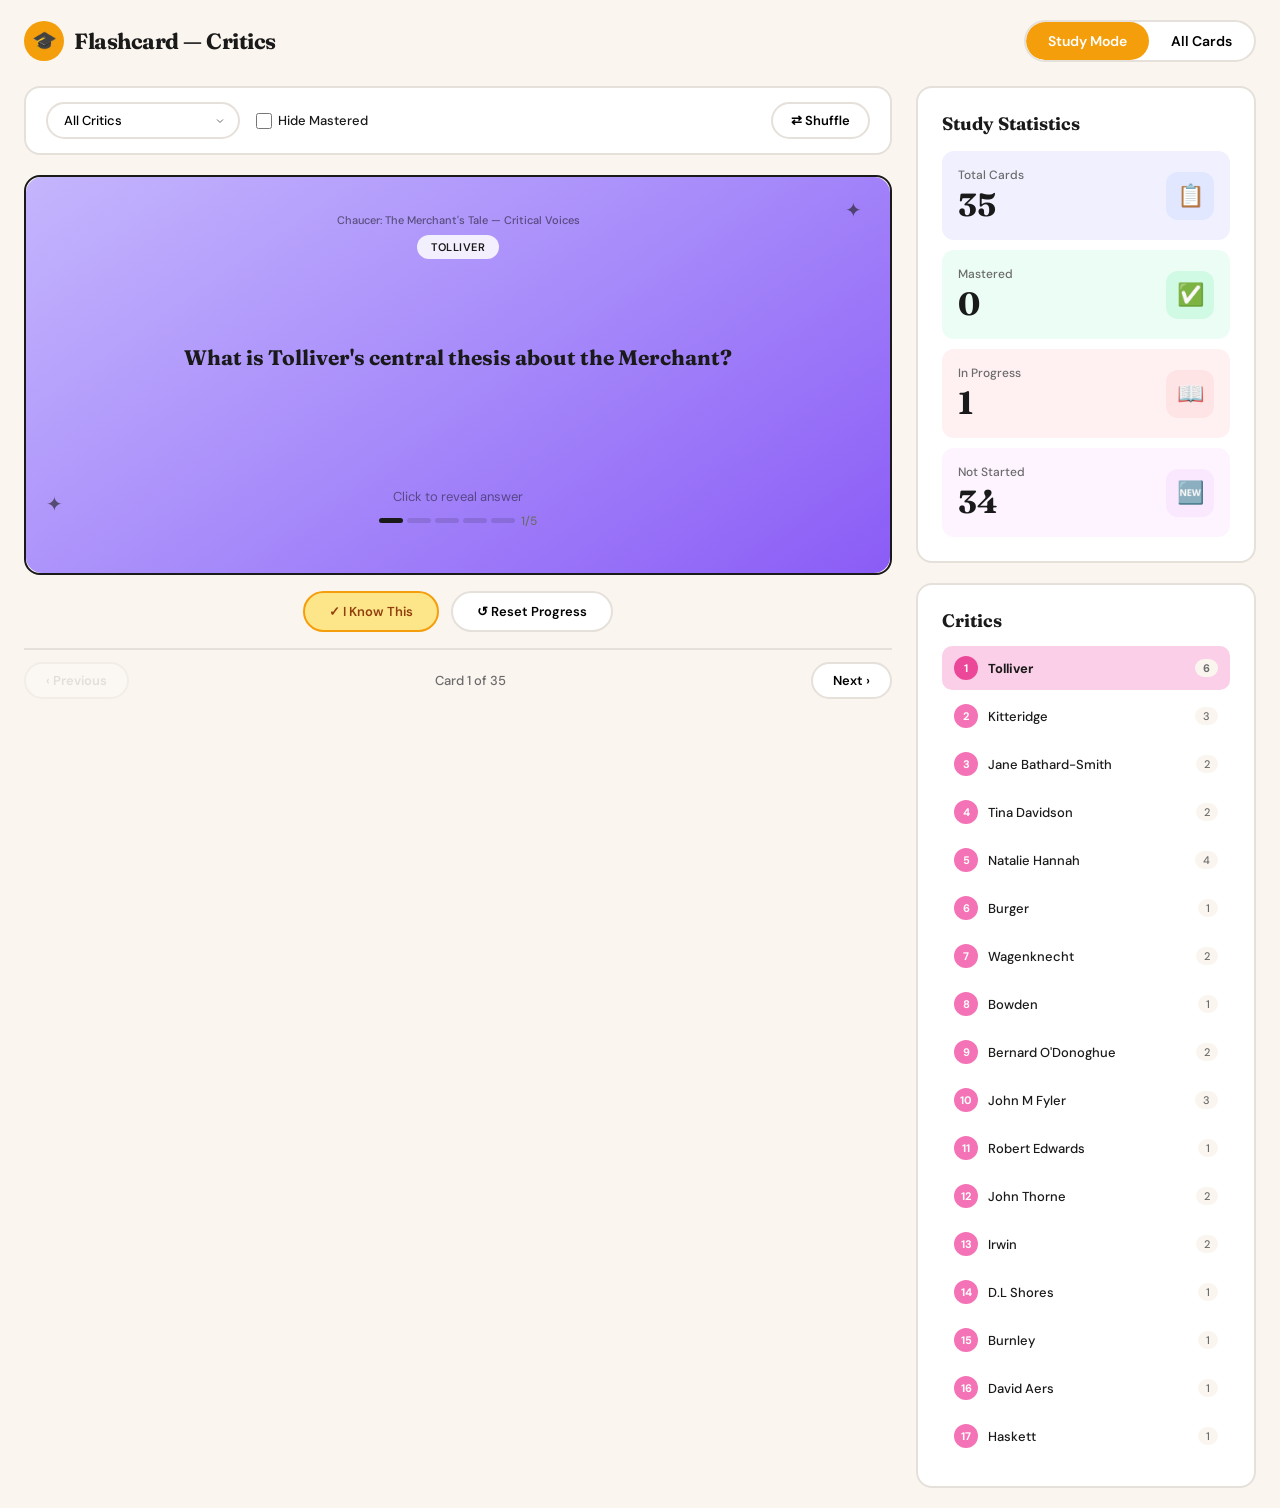
==== commit 430090c3: "update cards" ====
--- a/flashcards_chaucer_critics (1).html
+++ b/flashcards_chaucer_critics (1).html
@@ -184,6 +184,14 @@
   { id: 7, title: "Wagenknecht" },
   { id: 8, title: "Bowden" },
   { id: 9, title: "Bernard O'Donoghue" },
+  { id: 10, title: "John M Fyler" },
+  { id: 11, title: "Robert Edwards" },
+  { id: 12, title: "John Thorne" },
+  { id: 13, title: "Irwin" },
+  { id: 14, title: "D.L Shores" },
+  { id: 15, title: "Burnley" },
+  { id: 16, title: "David Aers" },
+  { id: 17, title: "Haskett" },
 ];
 
 const cards = [
@@ -415,6 +423,253 @@
 <li>This collective reading <strong>challenges the Merchant's misogynistic framing</strong> — May is not evil; she is resourceful within a system that commodifies her.</li></ul>
 <span class="link-quote"><strong>Link to text:</strong> May moves from "stille as stoon" (passive, silent, objectified on her wedding night) to writing a letter "right of hire hand" (active agency) to climbing on January's back (physical dominance). The text supports the critics' trajectory.</span>
 <strong>Exam Use:</strong> A three-critic synthesis on May makes a sophisticated feminist argument — much stronger than relying on a single reading.`
+  },
+
+  // ===== 10. JOHN M FYLER =====
+  {
+    section: 10,
+    question: "What does Fyler mean by 'Pluto and Proserpina are reduced to another bickering couple'?",
+    answer: `<span class="quote">"<strong>Pluto and Proserpina are reduced to another bickering couple</strong>."</span>
+<strong>Analysis:</strong><ul>
+<li>Fyler argues the divine marital quarrel between Pluto and Proserpina is <strong>not elevated or mythic</strong> — it is debased to the same trivial squabbling we see between Januarie and May.</li>
+<li>The word <strong>"reduced"</strong> is crucial: gods become <strong>indistinguishable</strong> from mortals. There is no transcendent perspective in the tale — even the underworld king and queen <strong>bicker like ordinary spouses</strong>.</li>
+<li>By collapsing the divine into the marital, Chaucer suggests that <strong>marital conflict is universal</strong> — it scales from peasant to king to god.</li>
+<li>The effect is <strong>satirical</strong>: it makes the entire gender debate look <strong>petty and unresolvable</strong>, no matter who is arguing.</li></ul>
+<span class="link-quote"><strong>Link to text:</strong> Pluto and Proserpina's debate over Januarie's blindness mirrors the human marriage debate of the tale — divine "fix" mirrors mortal mess. Pluto pities the "olde, blynd, worthy knyght" while Proserpina defends May, exactly as the human characters might.</span>
+<strong>Exam Use:</strong> Fyler offers a way to read the Pluto/Proserpina episode as comic anticlimax — gods who behave like mortals deflate any hope that the gender debate can be settled by higher authority.`
+  },
+  {
+    section: 10,
+    question: "How does Fyler describe the Pluto/Proserpina episode as 'a perpetual stalemate in the battle of the sexes'?",
+    answer: `<span class="quote">"A <strong>perpetual stalemate in the battle of the sexes</strong>" — by bickering they are reduced to an arguing couple so it makes the gender argument seem <strong>foolish</strong>.</span>
+<span class="quote">"The <strong>alienating categories of gender</strong> reproduce the divisions and <strong>language of rhetoric</strong> in the tale."</span>
+<strong>Analysis:</strong><ul>
+<li><strong>"Perpetual stalemate"</strong> — Fyler reads gender conflict as <strong>structurally unresolvable</strong>. Neither side wins; both keep arguing forever. This frames the tale's gender war as a <strong>tragedy of stasis</strong>, not a victory for either party.</li>
+<li><strong>"Alienating categories of gender"</strong> — the very terms "man" and "woman" are <strong>divisive</strong> rhetorical positions. They cannot escape the language of opposition.</li>
+<li>The gender argument <strong>becomes foolish</strong> because it merely repeats itself: Pluto sides with January, Proserpina sides with May, just as Placebo sides with Januarie's lust and Justinas opposes it.</li>
+<li>Fyler suggests Chaucer is <strong>not endorsing either side</strong> — he is exposing the futility of <strong>thinking in gendered binaries</strong> at all.</li></ul>
+<span class="link-quote"><strong>Link to text:</strong> Proserpina sounds noticeably like the <strong>Wife of Bath</strong> — borrowing her arguments and her tone — which connects this tale's gender debate to the broader Canterbury "marriage group". The repetition across tales is itself the "perpetual stalemate".</span>
+<strong>Exam Use:</strong> Fyler is excellent for high-level argument: the tale doesn't pick a winner in the gender war because Chaucer thinks the war itself is rhetorically rigged.`
+  },
+  {
+    section: 10,
+    question: "How does Fyler note Proserpina's voice echoes the Wife of Bath?",
+    answer: `<span class="quote"><strong>Proserpina sounds like the Wife of Bath</strong>.</span>
+<strong>Analysis:</strong><ul>
+<li>Fyler hears in Proserpina's defence of May the <strong>same rhetorical strategies</strong> the Wife of Bath uses in her own Prologue — invoking biblical women, defending female sexuality, deploying scriptural counter-examples.</li>
+<li>This is a deliberate <strong>cross-tale echo</strong>: Chaucer connects the Merchant's tale to the wider <strong>"marriage group"</strong> within the Canterbury Tales.</li>
+<li>The implication: the gender war in the Merchant's Tale is <strong>not isolated</strong> — it is part of a larger Chaucerian project debating marriage, sovereignty, and female speech across multiple tales.</li>
+<li>The <strong>"alienating categories of gender"</strong> are not specific to this tale — they recur, with the same vocabulary, whenever Chaucer stages a marriage debate.</li></ul>
+<span class="link-quote"><strong>Link to text:</strong> <strong>Pluto</strong> cites Solomon's misogynistic line ("Amonges a thousand men yet foond I oon, / But of wommen alle foond I noon") — exactly the kind of antifeminist authority the Wife of Bath had spent her Prologue dismantling. <strong>Proserpina rebuts</strong> the same way the Wife does: by claiming women's experience overrides male texts.</span>
+<strong>Exam Use:</strong> A good way to bring intertextuality into an essay — Fyler lets you connect this tale to the Wife of Bath's Prologue, showing Chaucer's sustained engagement with the gender debate.`
+  },
+
+  // ===== 11. ROBERT EDWARDS =====
+  {
+    section: 11,
+    question: "What does Robert Edwards argue about Pluto and Proserpina, and how does Fyler disagree?",
+    answer: `<span class="quote"><strong>Robert Edwards:</strong> Pluto and Proserpina present a "<strong>mature, companionable resolution</strong>"</span>
+<span class="quote"><strong>Fyler disagrees:</strong> they are reduced to a "perpetual stalemate" — bickering, not resolving.</span>
+<strong>Analysis:</strong><ul>
+<li>Edwards reads the divine couple's intervention as <strong>positive</strong>: a model of how mature spouses negotiate, compromise, and reach a workable settlement. They <strong>fix</strong> the marriage where the mortals cannot.</li>
+<li>Fyler <strong>directly criticises</strong> this reading. For him, Pluto and Proserpina do not resolve anything — they are <strong>just another quarrelling couple</strong>, no different from Januarie and May.</li>
+<li>The disagreement matters because it determines how we read the <strong>ending</strong> of the tale: is May's escape engineered by a mature divine compromise (Edwards), or by an absurd cosmic argument (Fyler)?</li>
+<li>Fyler's reading is more consistent with the tale's pervasive irony — Chaucer rarely lets resolution feel earned.</li></ul>
+<span class="link-quote"><strong>Link to text:</strong> Pluto restores Januarie's sight (a "gift"), Proserpina counters with the gift of female rhetoric ("suffisant answere"). Edwards calls this trade-off "companionable"; Fyler calls it tit-for-tat bickering. The text supports both — but the comic deflation of Januarie's restored sight tilts toward Fyler.</span>
+<strong>Exam Use:</strong> Citing Edwards alongside Fyler shows you can stage a critical debate — a top-band AO5 move. You can agree with Fyler while crediting Edwards as the foil.`
+  },
+
+  // ===== 12. JOHN THORNE =====
+  {
+    section: 12,
+    question: "What does Thorne mean by 'Januarie's bending of religious authority to his own selfish purposes'?",
+    answer: `<span class="quote">"Januarie's <strong>bending of religious authority to his own selfish purposes</strong>" adds to his "<strong>delusion and error</strong>".</span>
+<strong>Analysis:</strong><ul>
+<li><strong>"Bending"</strong> is precisely chosen: Januarie does not openly defy religion — he <strong>twists</strong> it, <strong>warping</strong> sacred texts to serve his lust.</li>
+<li>He misuses <strong>"hooly boond"</strong> (the holy bond of marriage) to legitimise sexual possession, and quotes the <strong>Song of Solomon</strong> ("rys up, my wyf, my love, my lady free") to seduce May.</li>
+<li>The <strong>Sacrament of Marriage</strong> declares man and wife "one flesh" — Januarie hears this not as spiritual union but as <strong>licence to consume</strong> May's body.</li>
+<li>His "<strong>delusion and error</strong>" is therefore <strong>theological</strong>, not just personal: he reads scripture badly, and his bad reading enables his abuse.</li></ul>
+<span class="link-quote"><strong>Link to text:</strong> Januarie says marriage gives "paradys here in erthe" — corrupting the language of heaven into a justification for earthly pleasure. The church explicitly warned against this confusion, treating it as heresy.</span>
+<strong>Exam Use:</strong> Thorne gives you a religious-context reading. Pair with Wycliffe (1382) for AO3: Januarie embodies the elite fear that lay readers would <strong>misuse</strong> a vernacular Bible.`
+  },
+  {
+    section: 12,
+    question: "How does Thorne's reading connect to the Wycliffe Bible (1382) controversy?",
+    answer: `<span class="quote">Januarie's delusion is emphasised by the fact that <strong>Wycliffe's English Bible (1382) had only just been published</strong>, so there was still limited access to biblical texts.</span>
+<strong>Analysis:</strong><ul>
+<li>In 1382, John Wycliffe's followers produced the <strong>first complete English translation</strong> of the Bible. The church establishment feared lay readers would <strong>misinterpret</strong> scripture without clerical guidance.</li>
+<li>Januarie misreading the <strong>Song of Solomon</strong> dramatises exactly this fear: a layman uses biblical language for <strong>self-serving, lustful</strong> purposes.</li>
+<li>The fact that he uses the Bible <strong>for his own purpose</strong> seems to <strong>reinforce the worry</strong> that translating scripture into English would <strong>dilute God's word</strong> — yet Chaucer's framing <strong>satirises Januarie</strong>, not the translation.</li>
+<li>Chaucer <strong>exploits this contemporary religious controversy</strong> to satirise January's self-serving readings — the joke is on the elderly knight, not on lay literacy.</li></ul>
+<span class="link-quote"><strong>Link to text:</strong> Januarie quotes the Song of Solomon (a love poem traditionally read allegorically as Christ's love for the Church) and applies it literally to seducing his young wife. The misreading is exactly the kind clergy warned about — and Chaucer turns it into comedy.</span>
+<strong>Exam Use:</strong> Strong AO3 context point. Thorne lets you connect Januarie's foolishness to a specific historical anxiety (1382 Wycliffe Bible) — showing the tale is timely, not timeless.`
+  },
+
+  // ===== 13. IRWIN =====
+  {
+    section: 13,
+    question: "What does Irwin mean by 'wyfhood thilke tendre flour' is 'deeply paradoxical'?",
+    answer: `<span class="quote">"<strong>Wyfhood thilke tendre flour</strong>" is "<strong>deeply paradoxical</strong>" — Irwin.</span>
+<strong>Analysis:</strong><ul>
+<li>May invokes her <strong>"wifehood"</strong> as a <strong>"tender flower"</strong> — a soft, submissive, fragile image of dutiful wifeliness — at the very moment she is <strong>plotting to commit adultery</strong>.</li>
+<li>Irwin calls this <strong>"deeply paradoxical"</strong> because the language of innocence is being weaponised: May <strong>performs</strong> the role of the dutiful wife in order to <strong>betray</strong> it.</li>
+<li>The paradox is also gendered: the <strong>vocabulary forced upon women</strong> by patriarchal scripture (1 Peter 3:6 — wives as submissive, gentle) becomes the very vocabulary that <strong>cloaks female agency</strong>.</li>
+<li>"Tendre flour" echoes the "tendre veel" Januarie wanted in a wife — but May controls the metaphor now, using it as <strong>cover</strong>, not as identity.</li></ul>
+<span class="link-quote"><strong>Link to text:</strong> Just before her adultery, May insists her "wifhood" is intact — the very word she is in the process of destroying. The paradox is the joke: she wields the language of submission to enact rebellion.</span>
+<strong>Exam Use:</strong> Irwin is excellent for analysing May's rhetorical agency. The "deeply paradoxical" reading lets you argue she <strong>uses</strong> patriarchal language against itself — sophisticated AO5 territory.`
+  },
+  {
+    section: 13,
+    question: "How does Irwin describe the tale generically — and how does this connect to Kitteridge?",
+    answer: `<span class="quote">The "<strong>tale is a kind of human comedy</strong>" — and historically, <strong>fabliau is extended jokes</strong>.</span>
+<strong>Analysis:</strong><ul>
+<li>Irwin echoes <strong>Kitteridge's</strong> "human comedy" reading, agreeing that the tale captures <strong>universal human folly</strong> rather than a specific moral lesson.</li>
+<li>Irwin adds the <strong>generic point</strong>: fabliau is, historically, <strong>"extended jokes"</strong> — long-form comic narratives whose purpose is bawdy laughter, not moral elevation.</li>
+<li>Reading the tale as fabliau means accepting that its <strong>crudeness is the point</strong>: the pear-tree scene, the "smok" pulled up, the wax key — these are not faults but features of the genre.</li>
+<li>The "human comedy" framing means we should expect <strong>comic exaggeration</strong>, not realistic psychology — Januarie's foolishness is <strong>type-cast</strong>, not nuanced character work.</li></ul>
+<span class="link-quote"><strong>Link to text:</strong> The crude climax ("Damyan gan pullen up the smok and in he throng") is pure fabliau — punchline rather than tragedy. Irwin's "extended joke" framing tells us not to over-moralise the scene.</span>
+<strong>Exam Use:</strong> Use Irwin to support Kitteridge — two critics agreeing on genre strengthens your AO5 argument. Acknowledging fabliau's "joke" structure protects you from over-reading the tale's crudeness as failure.`
+  },
+
+  // ===== 14. D.L SHORES =====
+  {
+    section: 14,
+    question: "What does D.L Shores argue is the tale's primary concern?",
+    answer: `<span class="quote">The tale is "<strong>primarily about how youth and old age are at war with each other</strong>" — D.L Shores.</span>
+<strong>Analysis:</strong><ul>
+<li>Shores reframes the tale: it is <strong>not primarily a gender debate</strong> but a <strong>generational conflict</strong>. The central opposition is <strong>old vs young</strong>, not man vs woman.</li>
+<li>The names alone support this: <strong>Januarie</strong> (the dead month, winter, end of life) vs <strong>May</strong> (the spring month, renewal, beginning).</li>
+<li>Damyan, the young squire, replaces Januarie precisely <strong>because</strong> he is young — youth wins because it is <strong>biologically fitted</strong> to satisfy May where Januarie cannot.</li>
+<li>This reading <strong>de-genders</strong> the conflict: it is not that women always deceive men, but that the <strong>old always lose to the young</strong>. The tale becomes a meditation on time and decline, not just on female cunning.</li></ul>
+<span class="link-quote"><strong>Link to text:</strong> "Old and hoor" Januarie versus "fresshe May" — the seasonal/age opposition is woven into every description. The "old boef / tendre veel" metaphor is age-based, not just gender-based: tough old meat losing to young tender meat.</span>
+<strong>Exam Use:</strong> Shores gives you a counterweight to feminist readings. You can argue the tale's <strong>real</strong> theme is mortality and generational replacement — May happens to win because she is young, not because she is female.`
+  },
+
+  // ===== 15. BURNLEY =====
+  {
+    section: 15,
+    question: "How does Burnley read Damyan's haste as falsifying his courtly love performance?",
+    answer: `<span class="quote">Burnley on Damyan: "<strong>His haste emphasises the falsity of his presentation of a lover</strong>."</span>
+<strong>Analysis:</strong><ul>
+<li>Damyan is presented as <strong>perishing for desire in Venus' fire</strong> (paraphrased from the tale's description of him being struck by Venus' brand) — the language of <strong>courtly love</strong>, where the suitor suffers nobly and at length for his lady.</li>
+<li>But Burnley notes Damyan's actual behaviour <strong>contradicts</strong> the script: his <strong>speed</strong> in writing the letter, his <strong>speed</strong> in climbing the tree, his <strong>speed</strong> in pulling up May's smock all betray him.</li>
+<li>True courtly lovers <strong>delay</strong>, languish, and venerate the lady from afar. Damyan does the opposite — he is purely <strong>lustful</strong>, dressed in courtly clothing.</li>
+<li>The <strong>"falsity"</strong> Burnley identifies is the gap between <strong>romantic vocabulary</strong> ("Venus' fire") and <strong>fabliau action</strong> (quick sex in a tree). Damyan is courtly love <strong>parodied</strong>.</li>
+<li>This inverts <strong>courtly love</strong>: the genre proscribed "no outrageous sex" — Damyan is all outrageous sex.</li></ul>
+<span class="link-quote"><strong>Link to text:</strong> Damyan is described "lyk to the naddre in bosom sly untrewe" — a serpent, not a noble lover. Burnley's reading aligns with the snake imagery: the courtly mask covers fabliau lust.</span>
+<strong>Exam Use:</strong> Burnley supports a parodic reading of courtly love. Use to argue Chaucer is satirising — not endorsing — the courtly tradition through Damyan's "perished" but rapid lover act.`
+  },
+
+  // ===== 16. DAVID AERS =====
+  {
+    section: 16,
+    question: "What does Aers mean by 'May transcends the economic and religious nexus in which she has been sold and violated'?",
+    answer: `<span class="quote">"May <strong>transcends the economic and religious nexus</strong> in which she has been <strong>sold and violated</strong>" — David Aers.</span>
+<strong>Analysis:</strong><ul>
+<li><strong>"Sold"</strong> — May has been <strong>economically commodified</strong>: chosen from the marketplace, traded as Januarie's property (echoing Tolliver's "currency" reading).</li>
+<li><strong>"Violated"</strong> — Aers is unflinching about the <strong>sexual violence</strong> implicit in Januarie's wedding-night "labouring" on her body. The tale frames it as comedy; Aers frames it as violation.</li>
+<li><strong>"Religious nexus"</strong> — May has also been trapped in <strong>scriptural injunctions</strong> to wifely submission (Ephesians 5:22, 1 Peter 3:6) that demand obedience to her abuser.</li>
+<li><strong>"Transcends"</strong> — yet Aers reads May's adultery and her "suffisant answere" as a <strong>genuine breakthrough</strong>: she rises above both economic ownership and religious coercion. Her victory is not merely comic; it is <strong>liberatory</strong>.</li>
+<li>Aers offers the <strong>strongest feminist reading</strong> of May: not just resourceful, not just clever, but <strong>transcendent</strong> — she escapes the systems designed to contain her.</li></ul>
+<span class="link-quote"><strong>Link to text:</strong> May's letter "right of hire hand" (her own writing), her copying of the key in wax (taking control), her "suffisant answere" (overpowering Januarie's restored sight) — each is a moment of transcendence over the economic/religious cage.</span>
+<strong>Exam Use:</strong> Aers gives you the most powerful feminist reading. Pair with Davidson's "triumph mocks aged posturing" for a sustained argument that May <strong>wins</strong> — not just escapes.`
+  },
+
+  // ===== 17. HASKETT =====
+  {
+    section: 17,
+    question: "What does Haskett's reading of the Merchant as 'misogynist' add to the tale?",
+    answer: `<span class="quote">"<strong>The Merchant is a misogynist</strong>" — Haskett.</span>
+<strong>Analysis:</strong><ul>
+<li>Haskett's diagnosis is <strong>blunt and direct</strong>: the Merchant's narration is <strong>structured by hatred of women</strong>. This is not subtext — it is the engine of the tale.</li>
+<li>Pair with <strong>Tolliver</strong> (the Merchant projects his blindness onto January) and <strong>Wagenknecht</strong> (trust the tale, not the teller) — Haskett provides the <strong>baseline label</strong> the other critics build on.</li>
+<li>The Merchant's misogyny manifests in:<br>
+— constant generalisations about "wedded men" suffering from women;<br>
+— his choice to tell a tale about female deception (May) rather than male folly (Januarie);<br>
+— his epilogue inviting Harry Bailey to share his complaint.</li>
+<li>Haskett's plain naming of the bias is critically useful: it gives you a single word ("misogynist") to anchor an essay on the unreliable narrator.</li></ul>
+<span class="link-quote"><strong>Link to text:</strong> "We wedded men live in sorwe and care" — the plural "we" and the universalising "sorwe and care" mark the Merchant's misogyny as <strong>doctrinal</strong>, not personal. He preaches it as truth.</span>
+<strong>Exam Use:</strong> Haskett is the simplest, hardest-hitting critical label for the Merchant. Use as a starting point that other critics (Tolliver, Wagenknecht, Burger) elaborate.`
+  },
+
+  // ===== ADDITIONAL KITTERIDGE CARD =====
+  {
+    section: 2,
+    question: "What does Kitteridge mean by 'Marriage brings mastery'?",
+    answer: `<span class="quote">Kitteridge: "<strong>Marriage brings mastery</strong>."</span>
+<strong>Analysis (drawn from docx notes):</strong><ul>
+<li>Kitteridge's brief formula identifies the <strong>core conflict</strong> the Merchant's Tale dramatises: marriage is a contest of <strong>sovereignty</strong> — who controls whom.</li>
+<li>It places this tale within the wider <strong>"marriage group"</strong> debate of the Canterbury Tales: the Wife of Bath argues for female mastery, the Clerk for male, and the Merchant's Tale stages the question through Januarie and May.</li>
+<li>In the tale itself, mastery shifts: Januarie begins with total control (chooses, buys, locks the garden, holds the only key), and ends having lost it (cuckolded, deceived, ruling only what May permits him to see).</li>
+<li>"Mastery" is the docx's stated link: Kitteridge "<strong>adds to marriage debate</strong>" — his diagnosis of marriage-as-power-struggle is what makes him useful for AO5 essays on the marriage group.</li></ul>
+<strong>Exam Use:</strong> Use this short Kitteridge formula to frame any paragraph on power dynamics — May's adultery is a transfer of mastery, not just an act of betrayal.`
+  },
+
+  // ===== ADDITIONAL CARDS — EXISTING CRITICS =====
+  {
+    section: 9,
+    question: "How does O'Donoghue read the garden allegorically — Edenic temptation and hortus conclusus?",
+    answer: `<span class="quote">The garden functions <strong>allegorically</strong> — <strong>Edenic temptation</strong> and <strong>hortus conclusus</strong> (Virgin Mary).</span>
+<strong>Analysis:</strong><ul>
+<li><strong>"Edenic temptation"</strong> — the garden is a Garden of Eden, the pear tree is the Tree of Knowledge, Damyan is the serpent. The tale rewrites Genesis as fabliau.</li>
+<li><strong>"Hortus conclusus"</strong> (the enclosed garden) is a medieval symbol of the <strong>Virgin Mary's purity</strong> — a sealed garden, locked, unviolated. Januarie's walled garden parodies this image.</li>
+<li>The garden is described as so beautiful that <strong>"so fair a gardyn woot I nowher noon"</strong> — and May herself is "fresshe May" — both are described with <strong>youthful purity</strong>, lining up the Marian iconography.</li>
+<li>This Marian framing is then <strong>devastatingly inverted</strong> by May using the <strong>wax</strong> to make a copy of the <strong>"clyket"</strong>: the symbol of female sealed purity becomes the site of adultery. The hortus conclusus is breached.</li></ul>
+<span class="link-quote"><strong>Link to text:</strong> The garden's beauty rivals Eden ("Priapus ne mighte nat suffise") — yet Damyan enters via a copied key. The Virgin's enclosed garden becomes a fabliau set-piece.</span>
+<strong>Exam Use:</strong> A theological-context point. The hortus conclusus reading shows the tale's allegorical density — not just Genesis but Marian iconography is being mocked.`
+  },
+  {
+    section: 7,
+    question: "What does Wagenknecht's question about 'Canterbury, wool, and pilgrimage' add to the Merchant's portrait?",
+    answer: `<span class="quote">Is the Merchant going to Canterbury <strong>on pilgrimage</strong> or because <strong>Canterbury was known for producing a lot of wool</strong>?</span>
+<strong>Analysis:</strong><ul>
+<li>Wagenknecht raises a <strong>commercial-religious ambiguity</strong>: the Merchant joins the pilgrimage with <strong>mixed motives</strong>. He may be there for spiritual reasons, but Canterbury was also a <strong>major wool-trading hub</strong>.</li>
+<li>This connects to <strong>Bowden's</strong> historicist work: medieval merchants traded wool, hides, and cloth — a Canterbury "pilgrim" could just as easily be on a <strong>business trip</strong> dressed up as devotion.</li>
+<li>The ambiguity reinforces the Merchant's defining feature: he <strong>blends profit and piety</strong>, just as he blends his "Flaundryssh bever hat" prosperity with his hidden "dette". His outward show always conceals a financial engine.</li>
+<li>Wagenknecht's framing also explains why the Merchant is so <strong>cynical about marriage</strong>: a man who treats pilgrimage as commerce naturally treats marriage as a transaction.</li></ul>
+<span class="link-quote"><strong>Link to text:</strong> The Merchant talks of his "wynnyng" (profits) in the General Prologue — the language of pilgrimage and the language of trade overlap throughout his self-presentation.</span>
+<strong>Exam Use:</strong> A subtle but rich point. Lets you argue the Merchant's mercantile worldview infects every part of his life — pilgrimage included — and so unsurprisingly, his tale frames marriage as another deal.`
+  },
+  {
+    section: 4,
+    question: "How does Davidson's reading connect May's silence to the Bible's command of wifely submission?",
+    answer: `<span class="quote">May's "<strong>stille as stoon</strong>" is silent rebellion — a triumph or is she passive, adds to view of women as objects/property.</span>
+<span class="quote"><strong>Ephesians 5:22-24</strong> — "wife submit". Wife submission is same as submitting to <strong>Christ</strong>. ESPECIALLY relevant with Wycliffe's new bible.</span>
+<strong>Analysis:</strong><ul>
+<li>Davidson reads May's wedding-night silence ("stille as stoon") as <strong>ambiguous</strong>: is it submission, or is it the first step of rebellion — a refusal to perform delight?</li>
+<li>The <strong>biblical context</strong> is brutal: <strong>Ephesians 5:22-24</strong> commands wives to submit to husbands as to Christ himself. May's silence is what scripture <strong>literally requires</strong>.</li>
+<li>By <strong>obeying scripture to the letter</strong>, May exposes its violence: this is what wifely submission actually <strong>looks like</strong> — a young woman turned to stone on her wedding night with an old man.</li>
+<li>The <strong>1382 Wycliffe Bible</strong> made these passages newly available in English — the elite class would have just been confronting these verses fresh in vernacular. Chaucer's audience would feel the cruelty newly.</li>
+<li>The stone simile also flags the eventual <strong>inversion</strong>: Januarie later becomes "as blynd as is a stoon" — the stone passes from wife to husband as power flips.</li></ul>
+<span class="link-quote"><strong>Link to text:</strong> May's "stille as stoon" obeys Ephesians; her later writing of letters "right of hire hand" defies it. She begins as the perfect biblical wife and ends as a Wife of Bath in miniature.</span>
+<strong>Exam Use:</strong> Davidson + biblical context (Ephesians, Wycliffe) makes a powerful AO3 point: scripture itself is part of what the tale puts on trial.`
+  },
+  {
+    section: 5,
+    question: "How does Hannah's word-count argument link to biblical women — Sarah, Rebecca, Judith, Abigail, Esther?",
+    answer: `<span class="quote">"<strong>1 Peter 3:1-6</strong>" instructs wives to be <strong>submissive</strong>, using <strong>Sarah</strong> as the model.</span>
+<span class="quote">However in the Bible, <strong>Rebecca, Judith, Abigail and Esther</strong> are submissive <strong>yet deceitful</strong>.</span>
+<strong>Analysis:</strong><ul>
+<li>Hannah notes the <strong>contradiction inside scripture itself</strong>: 1 Peter holds up Sarah as the ideal submissive wife, yet the Bible <strong>also celebrates</strong> women who deceived their husbands or kings to achieve righteous ends.</li>
+<li><strong>Rebecca</strong> deceives Isaac to secure Jacob's blessing. <strong>Judith</strong> seduces Holofernes to behead him. <strong>Abigail</strong> acts behind her husband Nabal's back. <strong>Esther</strong> hides her Jewish identity from King Ahasuerus.</li>
+<li>So when the Merchant rails against women's "<strong>sleightes and subtilitees</strong>", he is condemning a tradition that <strong>scripture itself endorses</strong> when the deceit serves God's plan.</li>
+<li>May's <strong>"suffisant answere"</strong> places her in the lineage of biblical deceiving women — and the "wyf" repetition (61 times) keeps wifehood in our ear, exactly the term these biblical women complicate.</li>
+<li>Hannah's argument: the Merchant's misogyny is <strong>theologically illiterate</strong> as well as personally bitter — he condemns biblical womanhood as he understands it, but his understanding is selective and shallow.</li></ul>
+<span class="link-quote"><strong>Link to text:</strong> Proserpina's defence of May explicitly invokes biblical women in counter-argument — exactly the rhetorical strategy Hannah identifies. The tale is theologically literate even when its narrator is not.</span>
+<strong>Exam Use:</strong> A sophisticated AO3 move. Hannah lets you argue scripture is <strong>internally inconsistent</strong> on women — and the tale exploits the inconsistency to expose the Merchant's bias.`
+  },
+  {
+    section: 3,
+    question: "How does Bathard-Smith link the Merchant's short marriage to mercantile-class disillusionment?",
+    answer: `<span class="quote">The Merchant's short marriage <strong>mirrors the mercantile classes' disillusionment with traditional feudal marriage ideas</strong>, and instead sees it as a <strong>transaction</strong>.</span>
+<strong>Analysis:</strong><ul>
+<li>Bathard-Smith situates the Merchant's bitterness in a <strong>class context</strong>: he is not a unique grouch but a <strong>representative of the rising mercantile class</strong>.</li>
+<li>The <strong>feudal model</strong> of marriage emphasised lineage, hierarchy, sacrament, and "hooly boond". The <strong>mercantile model</strong> sees marriage as a <strong>transaction</strong>: an exchange of goods (dowry, body, status) for value (heir, alliance, sex).</li>
+<li>The Merchant's "thise monthes two" of disillusionment dramatises the moment the transactional model <strong>fails</strong>: he expected a return on his investment and feels cheated.</li>
+<li>This connects to <strong>Bowden</strong> (merchants as bankers) and <strong>Tolliver</strong> (May as currency): the whole <strong>commercial worldview</strong> seeps into every relationship.</li>
+<li>The <strong>contemporary audience</strong> would recognise this class type immediately — the church <strong>condemned moneylending ("usary")</strong>, and merchants were stereotyped as cynical, deceitful, and obsessed with profit.</li></ul>
+<span class="link-quote"><strong>Link to text:</strong> Januarie himself thinks like a merchant — comparison-shopping for wives in the marketplace, scrutinising "many a fair shap" like merchandise. The merchant's worldview shapes his protagonist's psychology.</span>
+<strong>Exam Use:</strong> Bathard-Smith converts the Merchant's personal failure into a <strong>class symptom</strong>. Use to argue the tale critiques the mercantile worldview itself, not just one bitter narrator.`
   },
 ];
 
